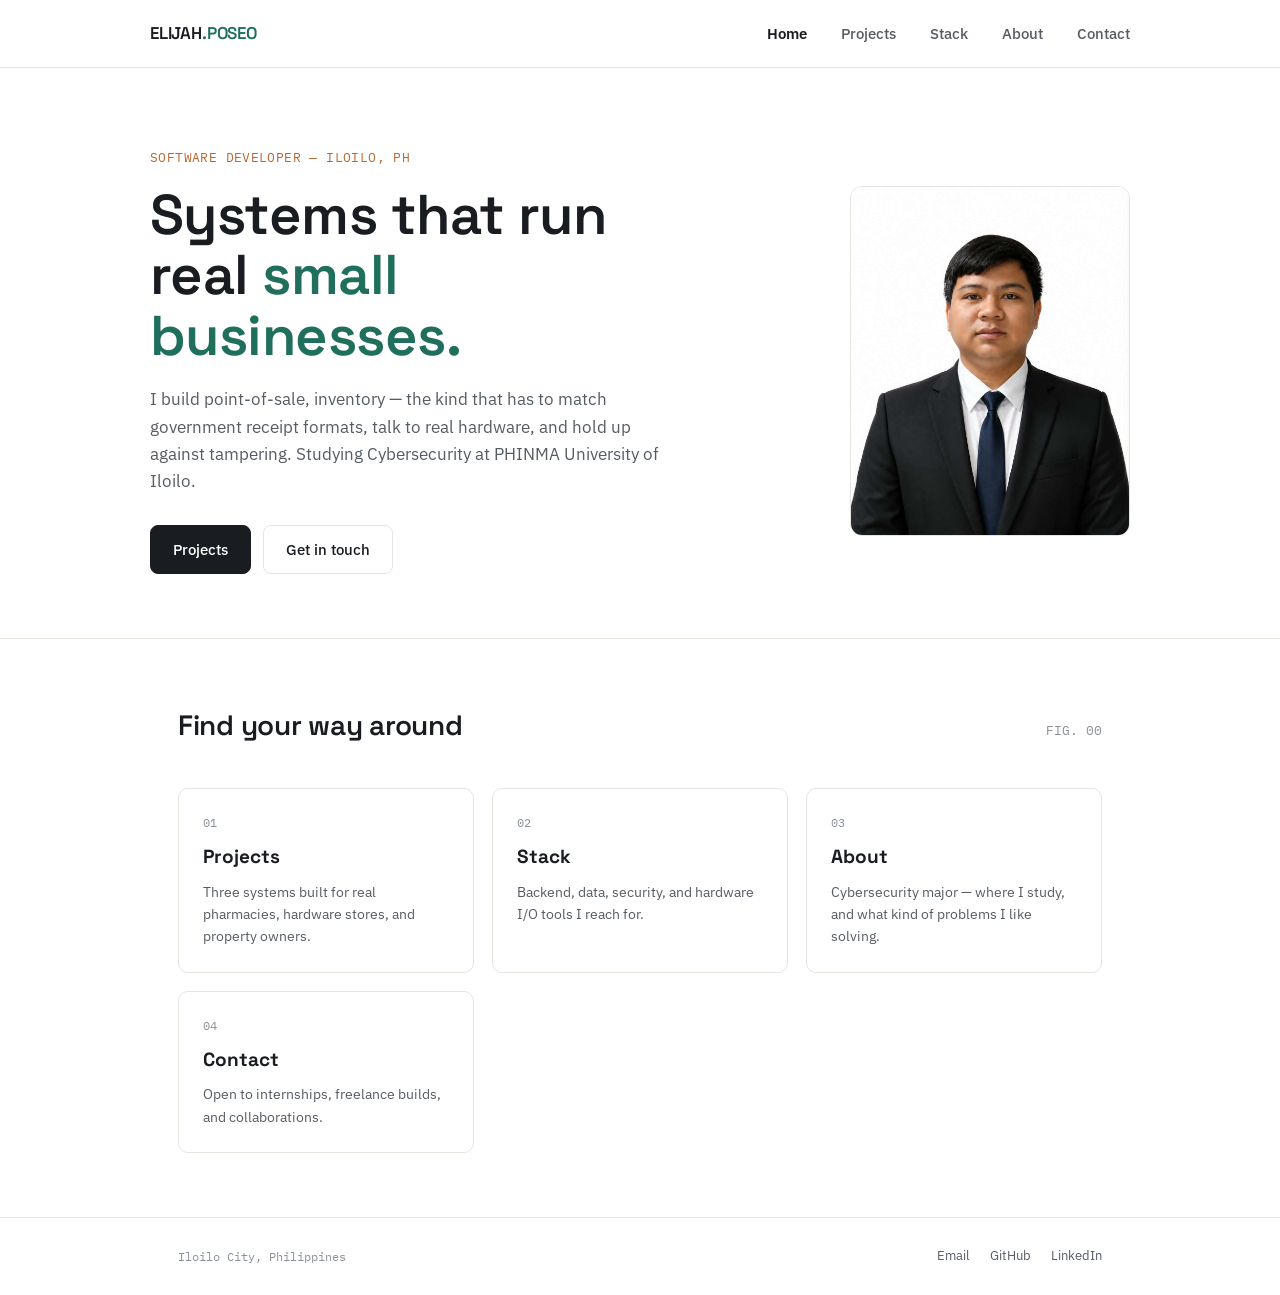
==== index.html @ c118198c "Add files via upload" ====
<!DOCTYPE html>
<html lang="en">
<head>
<meta charset="UTF-8">
<meta name="viewport" content="width=device-width, initial-scale=1.0">
<title>Elijah — Software Developer</title>
<link rel="preconnect" href="https://fonts.googleapis.com">
<link href="https://fonts.googleapis.com/css2?family=Space+Grotesk:wght@400;500;600;700&family=IBM+Plex+Sans:wght@400;500;600&family=IBM+Plex+Mono:wght@400;500;600&display=swap" rel="stylesheet">
<link rel="stylesheet" href="styles.css">
</head>
<body>

<nav>
  <div class="wrap nav-row">
    <a class="logo" href="index.html">ELIJAH<span>.POSEO</span></a>
    <ul class="nav-links" id="navLinks">
      <li><a href="index.html" class="active">Home</a></li>
      <li><a href="projects.html">Projects</a></li>
      <li><a href="stack.html">Stack</a></li>
      <li><a href="about.html">About</a></li>
      <li><a href="contact.html">Contact</a></li>
    </ul>
    <button class="nav-toggle" id="navToggle" aria-label="Toggle menu" aria-expanded="false">☰</button>
  </div>
</nav>

<main>
  <div class="wrap hero">
    <div class="hero-inner">
      <div class="hero-text">
        <p class="hero-tag">SOFTWARE DEVELOPER — ILOILO, PH</p>
        <h1 class="hero-title">Systems that run real <span class="accent">small businesses.</span></h1>
        <p class="hero-desc">I build point-of-sale, inventory — the kind that has to match government receipt formats, talk to real hardware, and hold up against tampering. Studying Cybersecurity at PHINMA University of Iloilo.</p>
        <div class="hero-links">
          <a class="btn primary" href="projects.html">Projects</a>
          <a class="btn ghost" href="contact.html">Get in touch</a>
        </div>
      </div>
      <div class="hero-photo">
        <img src="assets/profile.jpg" alt="Portrait of Elijah"
             onerror="this.style.display='none'; this.nextElementSibling.style.display='flex';">
        <div class="photo-placeholder">
          <svg width="40" height="40" viewBox="0 0 24 24" fill="none" stroke="currentColor" stroke-width="1.5"><circle cx="12" cy="8" r="4"/><path d="M4 20c0-4 3.5-6 8-6s8 2 8 6"/></svg>
          <span>ADD YOUR PHOTO</span>
          <span class="path-hint">assets/profile.jpg</span>
        </div>
      </div>
    </div>
  </div>

  <section>
    <div class="wrap">
      <div class="sec-head reveal">
        <h2 class="sec-title">Find your way around</h2>
        <span class="sec-fig">FIG. 00</span>
      </div>
      <div class="jump-grid reveal">
        <a class="jump-card panel" href="projects.html">
          <span class="jump-fig">01</span>
          <h3>Projects</h3>
          <p>Three systems built for real pharmacies, hardware stores, and property owners.</p>
        </a>
        <a class="jump-card panel" href="stack.html">
          <span class="jump-fig">02</span>
          <h3>Stack</h3>
          <p>Backend, data, security, and hardware I/O tools I reach for.</p>
        </a>
        <a class="jump-card panel" href="about.html">
          <span class="jump-fig">03</span>
          <h3>About</h3>
          <p>Cybersecurity major — where I study, and what kind of problems I like solving.</p>
        </a>
        <a class="jump-card panel" href="contact.html">
          <span class="jump-fig">04</span>
          <h3>Contact</h3>
          <p>Open to internships, freelance builds, and collaborations.</p>
        </a>
      </div>
    </div>
  </section>
</main>

<footer class="site-footer">
  <div class="wrap">
    <p>Iloilo City, Philippines</p>
    <div class="foot-links">
      <a href="mailto:you@email.com">Email</a>
      <a href="https://github.com/yourhandle" target="_blank" rel="noopener">GitHub</a>
      <a href="https://linkedin.com/in/yourhandle" target="_blank" rel="noopener">LinkedIn</a>
    </div>
  </div>
</footer>

<script src="script.js"></script>
</body>
</html>
---- styles.css ----
:root{
  --paper: #FFFFFF;
  --paper-2: #F6F5F2;
  --ink: #191C20;
  --ink-soft: #565C63;
  --ink-faint: #8A9198;
  --line: #E6E4DE;
  --accent: #1F6F5C;
  --accent-2: #B8672E;
  --display: 'Space Grotesk', 'IBM Plex Sans', sans-serif;
  --sans: 'IBM Plex Sans', -apple-system, sans-serif;
  --mono: 'IBM Plex Mono', ui-monospace, monospace;
}

* { box-sizing: border-box; }
html { scroll-behavior: smooth; }

body{
  margin: 0;
  min-height: 100vh;
  background: var(--paper);
  color: var(--ink);
  font-family: var(--sans);
  line-height: 1.6;
  -webkit-font-smoothing: antialiased;
  display: flex;
  flex-direction: column;
}

a { color: var(--accent); }
a:hover { color: var(--accent-2); }
a:focus-visible, button:focus-visible { outline: 2px solid var(--accent); outline-offset: 3px; }

.wrap{ max-width: 980px; margin: 0 auto; padding: 0 28px; width: 100%; }

main{ flex: 1; }

/* NAV */
nav{
  position: sticky;
  top: 0;
  z-index: 50;
  background: rgba(255, 255, 255, 0.9);
  backdrop-filter: blur(8px);
  border-bottom: 1px solid var(--line);
}
.nav-row{
  display: flex;
  align-items: center;
  justify-content: space-between;
  padding: 20px 0;
}
.logo{
  font-family: var(--display);
  font-weight: 600;
  font-size: 17px;
  color: var(--ink);
  letter-spacing: -0.01em;
  text-decoration: none;
}
.logo span{ color: var(--accent); }
.nav-links{
  display: flex;
  gap: 34px;
  list-style: none;
  margin: 0;
  padding: 0;
}
.nav-links a{
  color: var(--ink-soft);
  text-decoration: none;
  font-size: 15px;
  font-weight: 500;
}
.nav-links a:hover{ color: var(--ink); }
.nav-links a.active{ color: var(--ink); font-weight: 600; }
.nav-toggle{
  display: none;
  background: none;
  border: 1px solid var(--line);
  color: var(--ink);
  width: 40px;
  height: 40px;
  border-radius: 6px;
  cursor: pointer;
  font-size: 18px;
}

@media (max-width: 720px){
  .nav-links{
    position: absolute;
    top: 100%;
    left: 0;
    right: 0;
    background: var(--paper);
    border-bottom: 1px solid var(--line);
    flex-direction: column;
    gap: 0;
    display: none;
  }
  .nav-links.open{ display: flex; }
  .nav-links a{
    padding: 16px 28px;
    border-top: 1px solid var(--line);
    width: 100%;
  }
  .nav-toggle{ display: block; }
}

/* simple panel, replaces the old bracketed component */
.panel{
  border: 1px solid var(--line);
  border-radius: 10px;
  padding: 32px;
  transition: border-color 0.2s ease;
}
.panel:hover{ border-color: var(--ink-faint); }

/* scroll reveal — one simple fade+rise, no stagger tricks */
.reveal{ opacity: 0; transform: translateY(18px); }
@media (prefers-reduced-motion: no-preference){
  .reveal{ transition: opacity 0.6s ease, transform 0.6s ease; }
}
.reveal.in{ opacity: 1; transform: translateY(0); }

/* HERO */
.hero{ padding: 80px 0 64px; }
.hero.compact{ padding: 56px 0 44px; }
.hero-tag{
  font-family: var(--mono);
  font-size: 13px;
  color: var(--accent-2);
  letter-spacing: 0.03em;
  margin: 0 0 16px 0;
}
h1.hero-title{
  font-family: var(--display);
  font-weight: 600;
  font-size: clamp(36px, 5.6vw, 56px);
  line-height: 1.08;
  letter-spacing: -0.01em;
  margin: 0 0 20px 0;
  max-width: 16ch;
}
.hero.compact h1.hero-title{ font-size: clamp(28px, 4.4vw, 42px); margin-bottom: 12px; }
.hero-title .accent{ color: var(--accent); }
.hero-desc{
  font-size: 17px;
  color: var(--ink-soft);
  max-width: 52ch;
  margin: 0 0 30px 0;
}
.hero.compact .hero-desc{ margin-bottom: 0; font-size: 16px; }
.hero-links{ display: flex; flex-wrap: wrap; gap: 12px; }

@media (prefers-reduced-motion: no-preference){
  .hero-tag, .hero-title, .hero-desc, .hero-links{
    animation: rise 0.55s ease both;
  }
  .hero-title{ animation-delay: 0.06s; }
  .hero-desc{ animation-delay: 0.12s; }
  .hero-links{ animation-delay: 0.18s; }
  @keyframes rise{
    from{ opacity: 0; transform: translateY(10px); }
    to{ opacity: 1; transform: translateY(0); }
  }
}

.hero-inner{
  display: grid;
  grid-template-columns: 1fr;
  gap: 40px;
  align-items: center;
}
@media (min-width: 860px){
  .hero-inner{ grid-template-columns: 1.2fr 0.8fr; }
}

.hero-photo{
  position: relative;
  width: 100%;
  max-width: 280px;
  aspect-ratio: 4 / 5;
  margin: 0 auto;
  overflow: hidden;
  border-radius: 12px;
  border: 1px solid var(--line);
  background: var(--paper-2);
}
@media (min-width: 860px){
  .hero-photo{ margin: 0 0 0 auto; }
}
.hero-photo img{ width: 100%; height: 100%; object-fit: cover; display: block; }
.photo-placeholder{
  display: none;
  width: 100%;
  height: 100%;
  flex-direction: column;
  align-items: center;
  justify-content: center;
  gap: 10px;
  color: var(--ink-faint);
  font-family: var(--mono);
  font-size: 11.5px;
  letter-spacing: 0.03em;
  text-align: center;
  padding: 20px;
}
.photo-placeholder svg{ color: var(--ink-faint); opacity: 0.7; }
.photo-placeholder .path-hint{ color: var(--accent); font-size: 11px; }

@media (prefers-reduced-motion: no-preference){
  .hero-photo{ opacity: 0; animation: fade-in 0.6s ease forwards; animation-delay: 0.3s; }
  @keyframes fade-in{ to{ opacity: 1; } }
}

.btn{
  display: inline-flex;
  align-items: center;
  gap: 8px;
  padding: 12px 22px;
  border-radius: 8px;
  font-weight: 500;
  font-size: 14.5px;
  text-decoration: none;
  border: 1px solid var(--line);
  transition: transform 0.15s ease, background 0.15s ease, border-color 0.15s ease, color 0.15s ease;
}
.btn:hover{ transform: translateY(-1px); }
.btn:active{ transform: translateY(0); }
.btn.primary{ background: var(--ink); color: var(--paper); border-color: var(--ink); }
.btn.primary:hover{ background: var(--accent); border-color: var(--accent); color: var(--paper); }
.btn.ghost{ color: var(--ink); }
.btn.ghost:hover{ border-color: var(--ink); }

/* SECTION HEADS */
section{ padding: 64px 0; border-top: 1px solid var(--line); }
main > section:first-child{ border-top: none; }
.sec-head{
  display: flex;
  justify-content: space-between;
  align-items: baseline;
  margin-bottom: 40px;
  flex-wrap: wrap;
  gap: 10px;
}
.sec-fig{ font-family: var(--mono); font-size: 13px; color: var(--ink-faint); }
h2.sec-title{ font-family: var(--display); font-size: 28px; font-weight: 600; letter-spacing: -0.01em; margin: 0; }

/* WORK */
.project{ margin-bottom: 24px; }
.project:last-child{ margin-bottom: 0; }
.project-top{
  display: flex;
  justify-content: space-between;
  align-items: flex-start;
  gap: 20px;
  flex-wrap: wrap;
  margin-bottom: 6px;
}
.project-name{ font-family: var(--display); font-size: 21px; font-weight: 600; margin: 0; }
.project-status{
  font-family: var(--mono);
  font-size: 11.5px;
  color: var(--accent);
  border: 1px solid var(--line);
  padding: 3px 10px;
  border-radius: 20px;
  white-space: nowrap;
  align-self: flex-start;
}
.project-status.amber{ color: var(--accent-2); }
.project-meta{ font-family: var(--mono); font-size: 12.5px; color: var(--ink-faint); margin: 0 0 14px 0; }
.project-desc{ color: var(--ink-soft); font-size: 15px; max-width: 60ch; margin: 0 0 16px 0; }
.spec-grid{
  display: grid;
  grid-template-columns: repeat(auto-fit, minmax(240px, 1fr));
  gap: 9px 24px;
  list-style: none;
  margin: 0;
  padding: 16px 0 0 0;
  border-top: 1px solid var(--line);
}
.spec-grid li{ font-size: 13.5px; color: var(--ink); padding-left: 15px; position: relative; }
.spec-grid li::before{
  content: "";
  position: absolute;
  left: 0;
  top: 7px;
  width: 5px;
  height: 5px;
  border-radius: 50%;
  background: var(--accent);
}

.view-shots{
  display: inline-flex;
  align-items: center;
  gap: 6px;
  margin-top: 18px;
  padding: 9px 16px;
  background: none;
  border: 1px solid var(--line);
  border-radius: 8px;
  font-family: var(--sans);
  font-size: 13.5px;
  font-weight: 500;
  color: var(--ink);
  cursor: pointer;
  transition: border-color 0.15s ease, color 0.15s ease, transform 0.15s ease;
}
.view-shots:hover{ border-color: var(--accent); color: var(--accent); transform: translateY(-1px); }
.view-shots:focus-visible{ outline: 2px solid var(--accent); outline-offset: 2px; }

/* LIGHTBOX */
.lightbox{
  position: fixed;
  inset: 0;
  z-index: 100;
  display: none;
  align-items: center;
  justify-content: center;
  padding: 24px;
}
.lightbox.open{ display: flex; }
.lightbox-backdrop{
  position: absolute;
  inset: 0;
  background: rgba(25, 28, 32, 0.55);
}
@media (prefers-reduced-motion: no-preference){
  .lightbox.open .lightbox-backdrop{ animation: fade-in 0.2s ease both; }
  .lightbox.open .lightbox-body{ animation: pop-in 0.22s ease both; }
  @keyframes pop-in{
    from{ opacity: 0; transform: translateY(8px) scale(0.98); }
    to{ opacity: 1; transform: translateY(0) scale(1); }
  }
}
.lightbox-body{
  position: relative;
  z-index: 1;
  background: var(--paper);
  border-radius: 14px;
  max-width: 720px;
  width: 100%;
  padding: 22px 22px 18px;
  box-shadow: 0 20px 60px rgba(0,0,0,0.18);
}
.lightbox-close{
  position: absolute;
  top: 14px;
  right: 14px;
  width: 34px;
  height: 34px;
  border-radius: 50%;
  border: 1px solid var(--line);
  background: var(--paper);
  color: var(--ink-soft);
  font-size: 14px;
  cursor: pointer;
}
.lightbox-close:hover{ color: var(--ink); border-color: var(--ink-faint); }
.lightbox-title{
  font-family: var(--display);
  font-weight: 600;
  font-size: 17px;
  margin: 0 40px 16px 0;
  color: var(--ink);
}
.lightbox-frame{
  position: relative;
  width: 100%;
  aspect-ratio: 16 / 10;
  background: var(--paper-2);
  border-radius: 10px;
  overflow: hidden;
  display: flex;
  align-items: center;
  justify-content: center;
}
.lightbox-frame img{
  width: 100%;
  height: 100%;
  object-fit: contain;
  background: var(--paper-2);
}
.lightbox-empty{
  display: none;
  flex-direction: column;
  align-items: center;
  gap: 8px;
  color: var(--ink-faint);
  font-family: var(--mono);
  font-size: 12.5px;
  text-align: center;
  padding: 20px;
}
.lightbox-empty .path-hint{ color: var(--accent); font-size: 11.5px; }
.lightbox-nav{
  position: absolute;
  top: 50%;
  transform: translateY(-50%);
  width: 38px;
  height: 38px;
  border-radius: 50%;
  border: 1px solid var(--line);
  background: rgba(255,255,255,0.9);
  color: var(--ink);
  font-size: 20px;
  line-height: 1;
  cursor: pointer;
  display: flex;
  align-items: center;
  justify-content: center;
}
.lightbox-nav:hover{ border-color: var(--ink-faint); }
.lightbox-nav.prev{ left: 12px; }
.lightbox-nav.next{ right: 12px; }
.lightbox-count{
  text-align: center;
  font-family: var(--mono);
  font-size: 12px;
  color: var(--ink-faint);
  margin: 12px 0 0 0;
}

/* STACK */
.stack-grid{
  display: grid;
  grid-template-columns: repeat(auto-fit, minmax(220px, 1fr));
  gap: 1px;
  background: var(--line);
  border: 1px solid var(--line);
  border-radius: 10px;
  overflow: hidden;
}
.stack-cell{ background: var(--paper); padding: 22px; transition: background 0.2s ease; }
.stack-cell:hover{ background: var(--paper-2); }
.stack-cell h3{ font-family: var(--mono); font-size: 12px; color: var(--ink); letter-spacing: 0.02em; margin: 0 0 8px 0; }
.stack-cell p{ margin: 0; font-size: 14.5px; color: var(--ink-soft); }

/* ABOUT */
.about-grid{ display: grid; grid-template-columns: 1fr 1fr; gap: 40px; }
.about-text p{ color: var(--ink-soft); font-size: 15.5px; max-width: 52ch; }
.about-facts{ font-family: var(--mono); font-size: 13.5px; display: grid; gap: 14px; align-content: start; }
.about-facts div{ display: flex; justify-content: space-between; border-bottom: 1px solid var(--line); padding-bottom: 10px; }
.about-facts span:first-child{ color: var(--ink-faint); }
@media (max-width: 720px){ .about-grid{ grid-template-columns: 1fr; } }

/* HOME quick-link cards */
.jump-grid{
  display: grid;
  grid-template-columns: repeat(auto-fit, minmax(220px, 1fr));
  gap: 18px;
}
.jump-card{
  display: block;
  text-decoration: none;
  color: var(--ink);
  padding: 24px;
  transition: transform 0.2s ease, border-color 0.2s ease;
}
.jump-card:hover{ transform: translateY(-3px); }
.jump-card .jump-fig{ font-family: var(--mono); font-size: 12px; color: var(--ink-faint); margin-bottom: 10px; display: block; }
.jump-card h3{ font-family: var(--display); font-size: 19px; margin: 0 0 8px 0; color: var(--ink); }
.jump-card p{ font-size: 14px; color: var(--ink-soft); margin: 0; }
.jump-card:hover h3{ color: var(--accent); }

/* SITE FOOTER */
.site-footer{
  border-top: 1px solid var(--line);
  padding: 28px 0;
  margin-top: auto;
}
.site-footer .wrap{
  display: flex;
  justify-content: space-between;
  align-items: center;
  flex-wrap: wrap;
  gap: 12px;
}
.site-footer p{ font-family: var(--mono); font-size: 12px; color: var(--ink-faint); margin: 0; }
.site-footer .foot-links{ display: flex; gap: 20px; }
.site-footer a{ font-size: 13px; color: var(--ink-soft); text-decoration: none; }
.site-footer a:hover{ color: var(--accent); }

/* CONTACT PAGE big CTA */
.contact-cta{ text-align: center; padding: 24px 0 8px; }
.contact-cta h2{ font-family: var(--display); font-size: clamp(26px, 4.4vw, 38px); font-weight: 600; margin: 0 0 16px 0; }
.contact-cta p{ color: var(--ink-soft); max-width: 46ch; margin: 0 auto 28px auto; }
.contact-cta .hero-links{ justify-content: center; }
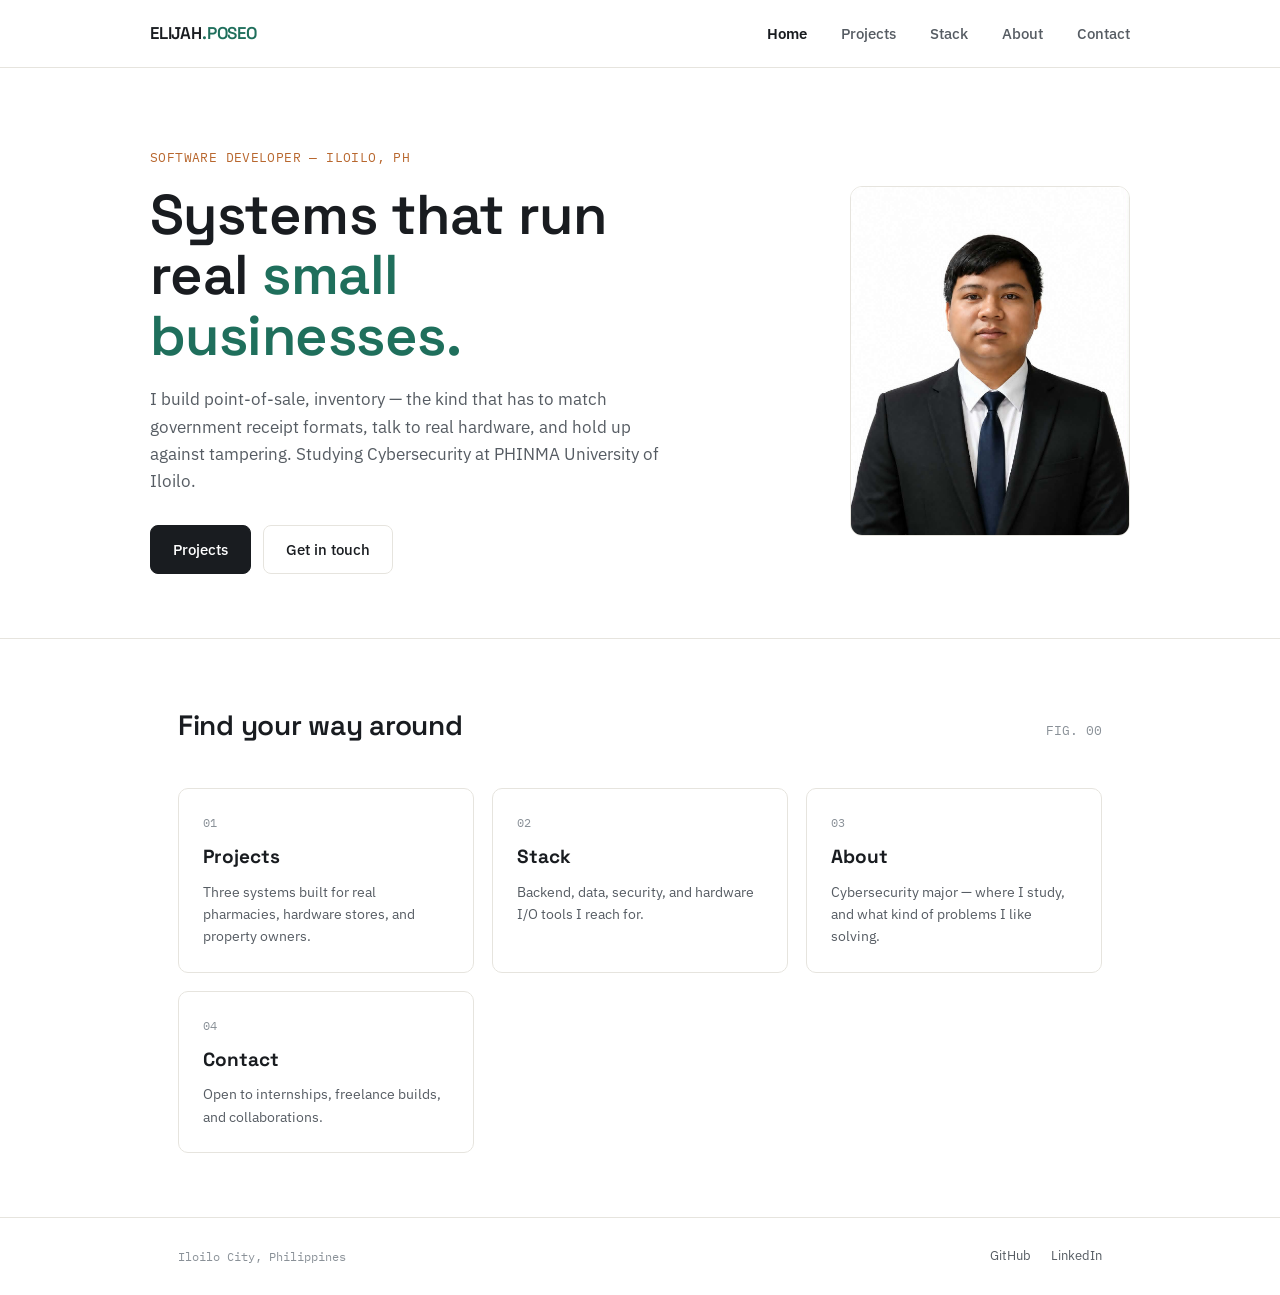
==== commit d1f1e7b7: "Add files via upload" ====
--- a/index.html
+++ b/index.html
@@ -84,8 +84,7 @@
   <div class="wrap">
     <p>Iloilo City, Philippines</p>
     <div class="foot-links">
-      <a href="mailto:you@email.com">Email</a>
-      <a href="https://github.com/yourhandle" target="_blank" rel="noopener">GitHub</a>
+      <a href="https://github.com/poseoelijahemmanuel" target="_blank" rel="noopener">GitHub</a>
       <a href="https://linkedin.com/in/yourhandle" target="_blank" rel="noopener">LinkedIn</a>
     </div>
   </div>
--- a/styles.css
+++ b/styles.css
@@ -293,7 +293,8 @@
   background: var(--accent);
 }
 
-.view-shots{
+.view-shots,
+.github-btn{
   display: inline-flex;
   align-items: center;
   gap: 6px;
@@ -306,11 +307,22 @@
   font-size: 13.5px;
   font-weight: 500;
   color: var(--ink);
+  text-decoration: none;
   cursor: pointer;
   transition: border-color 0.15s ease, color 0.15s ease, transform 0.15s ease;
 }
-.view-shots:hover{ border-color: var(--accent); color: var(--accent); transform: translateY(-1px); }
-.view-shots:focus-visible{ outline: 2px solid var(--accent); outline-offset: 2px; }
+.view-shots:hover,
+.github-btn:hover{ border-color: var(--accent); color: var(--accent); transform: translateY(-1px); }
+.view-shots:focus-visible,
+.github-btn:focus-visible{ outline: 2px solid var(--accent); outline-offset: 2px; }
+
+.project-actions{
+  display: flex;
+  align-items: center;
+  gap: 12px;
+}
+.project-actions .view-shots,
+.project-actions .github-btn{ margin-top: 18px; }
 
 /* LIGHTBOX */
 .lightbox{
@@ -484,6 +496,68 @@
 .site-footer a{ font-size: 13px; color: var(--ink-soft); text-decoration: none; }
 .site-footer a:hover{ color: var(--accent); }
 
+/* CONTACT FORM */
+.contact-form{
+  display: flex;
+  flex-direction: column;
+  gap: 18px;
+  max-width: 720px;
+  margin: 0 auto;
+}
+.form-row{
+  display: grid;
+  grid-template-columns: 1fr 1fr;
+  gap: 18px;
+}
+@media (max-width: 640px){
+  .form-row{ grid-template-columns: 1fr; }
+}
+.field{ display: flex; flex-direction: column; gap: 8px; }
+.field-full{ width: 100%; }
+.field label{
+  font-family: var(--mono);
+  font-size: 12.5px;
+  font-weight: 500;
+  color: var(--ink);
+  letter-spacing: 0.02em;
+}
+.field label .req{ color: var(--accent-2); margin-left: 2px; }
+.field label .opt{ color: var(--ink-faint); font-weight: 400; }
+.field input,
+.field textarea{
+  font-family: var(--sans);
+  font-size: 14.5px;
+  color: var(--ink);
+  background: var(--paper);
+  border: 1px solid var(--line);
+  border-radius: 8px;
+  padding: 11px 14px;
+  resize: vertical;
+  transition: border-color 0.15s ease;
+}
+.field input::placeholder,
+.field textarea::placeholder{ color: var(--ink-faint); }
+.field input:focus,
+.field textarea:focus{
+  outline: none;
+  border-color: var(--accent);
+}
+.form-footer{
+  display: flex;
+  align-items: center;
+  gap: 18px;
+  flex-wrap: wrap;
+}
+.form-footer .btn{ border: none; cursor: pointer; }
+.form-footer .btn:disabled{ opacity: 0.6; cursor: not-allowed; transform: none; }
+.form-status{
+  font-family: var(--mono);
+  font-size: 13px;
+  margin: 0;
+}
+.form-status.success{ color: var(--accent); }
+.form-status.error{ color: var(--accent-2); }
+
 /* CONTACT PAGE big CTA */
 .contact-cta{ text-align: center; padding: 24px 0 8px; }
 .contact-cta h2{ font-family: var(--display); font-size: clamp(26px, 4.4vw, 38px); font-weight: 600; margin: 0 0 16px 0; }
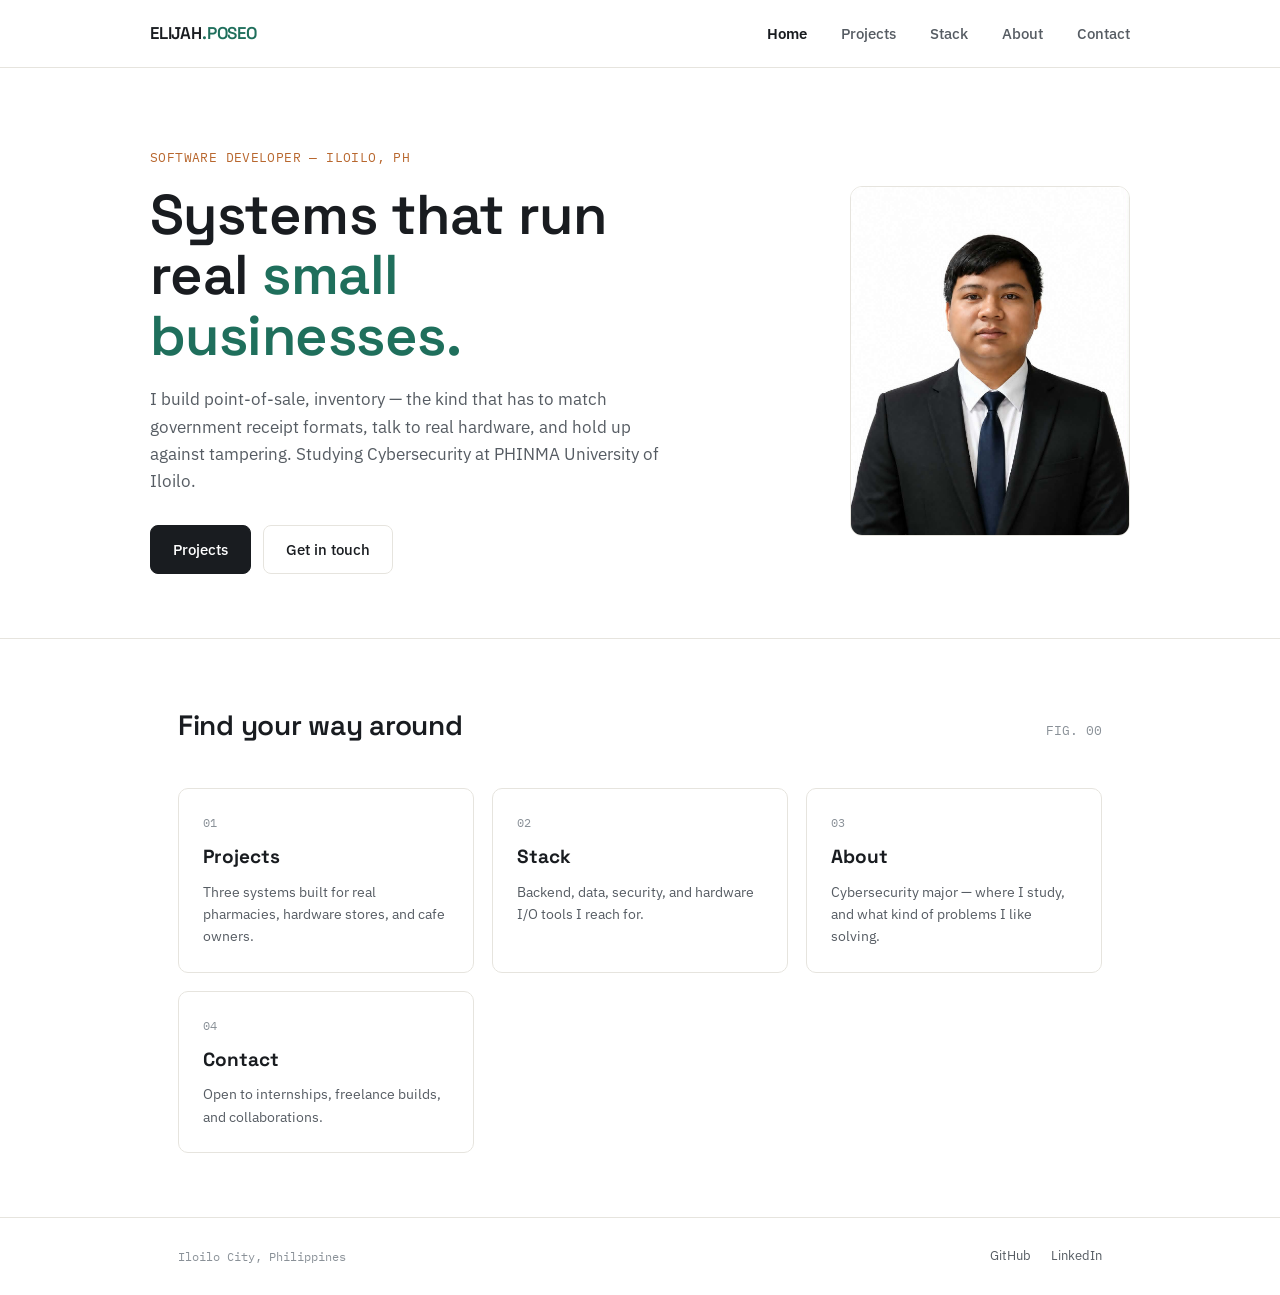
==== commit 9d26c688: "Update index.html" ====
--- a/index.html
+++ b/index.html
@@ -58,7 +58,7 @@
         <a class="jump-card panel" href="projects.html">
           <span class="jump-fig">01</span>
           <h3>Projects</h3>
-          <p>Three systems built for real pharmacies, hardware stores, and property owners.</p>
+          <p>Three systems built for real pharmacies, hardware stores, and cafe owners.</p>
         </a>
         <a class="jump-card panel" href="stack.html">
           <span class="jump-fig">02</span>
@@ -92,4 +92,4 @@
 
 <script src="script.js"></script>
 </body>
-</html>+</html>
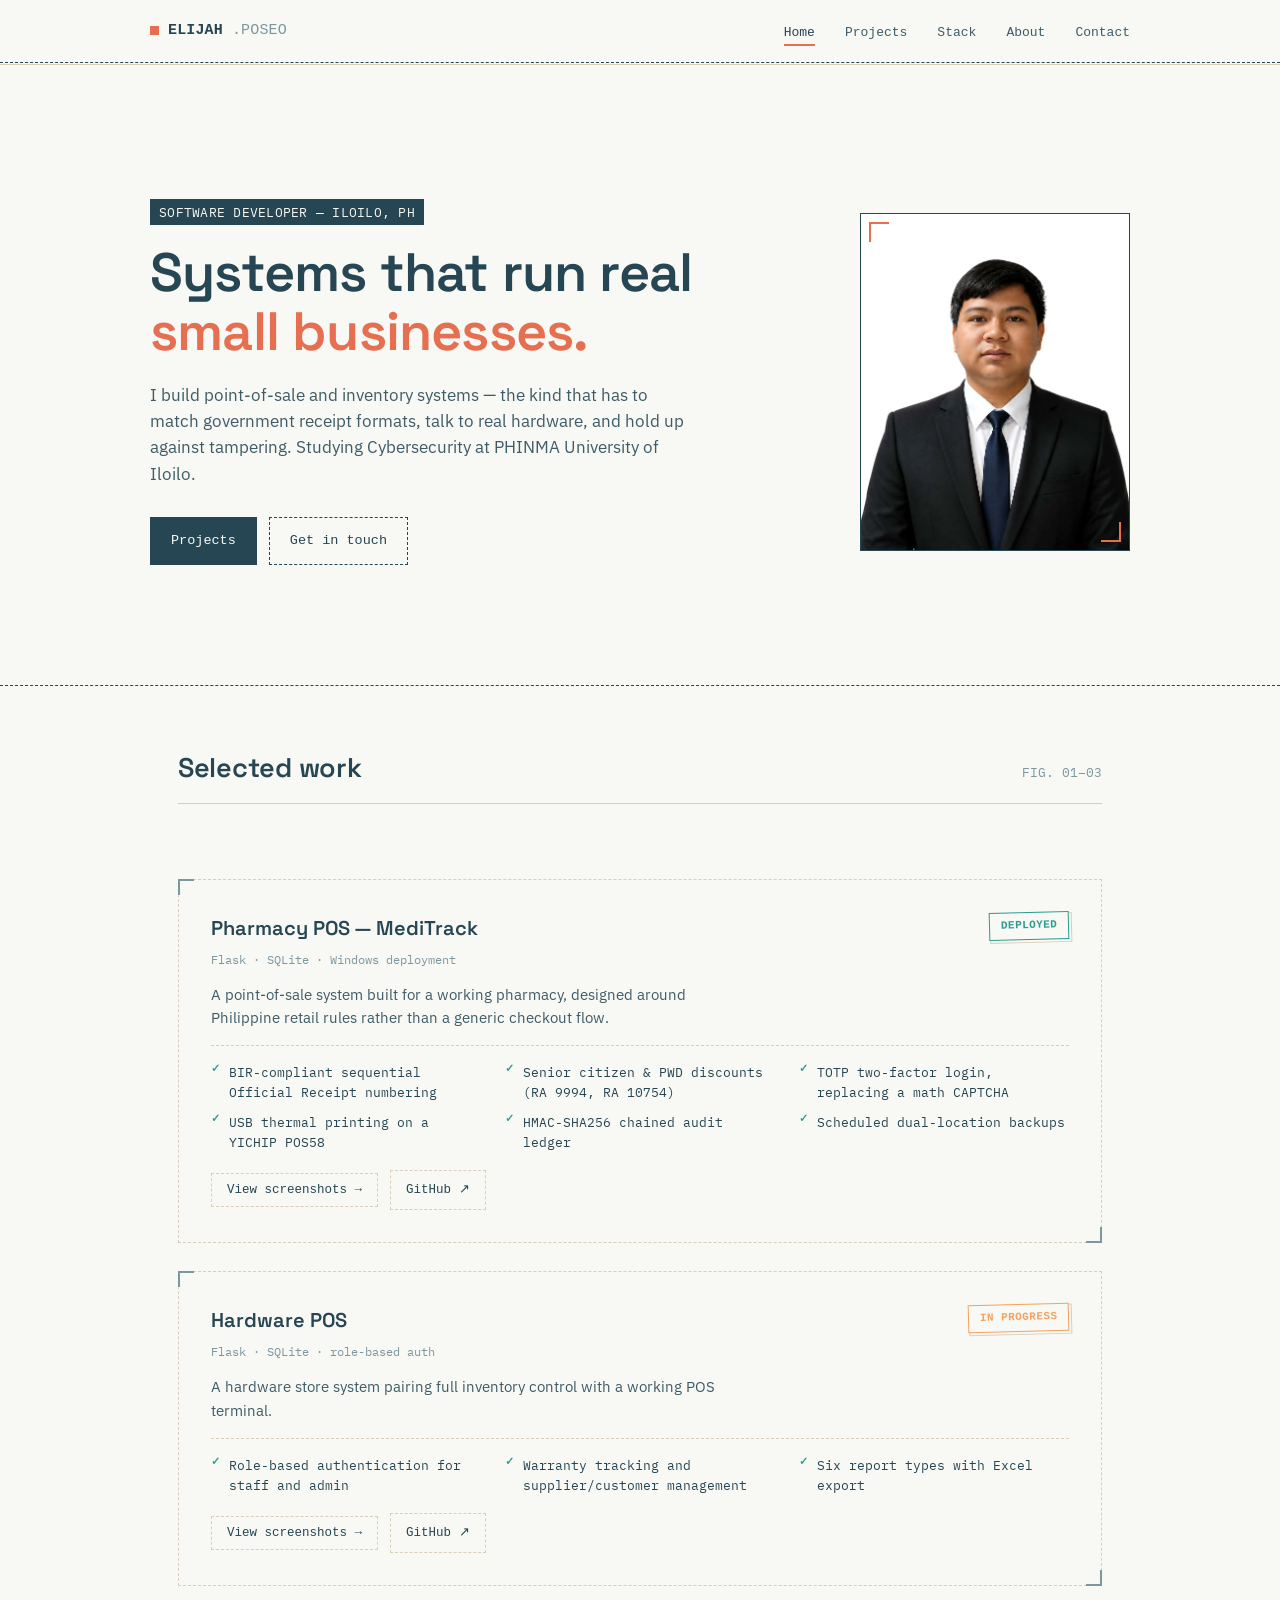
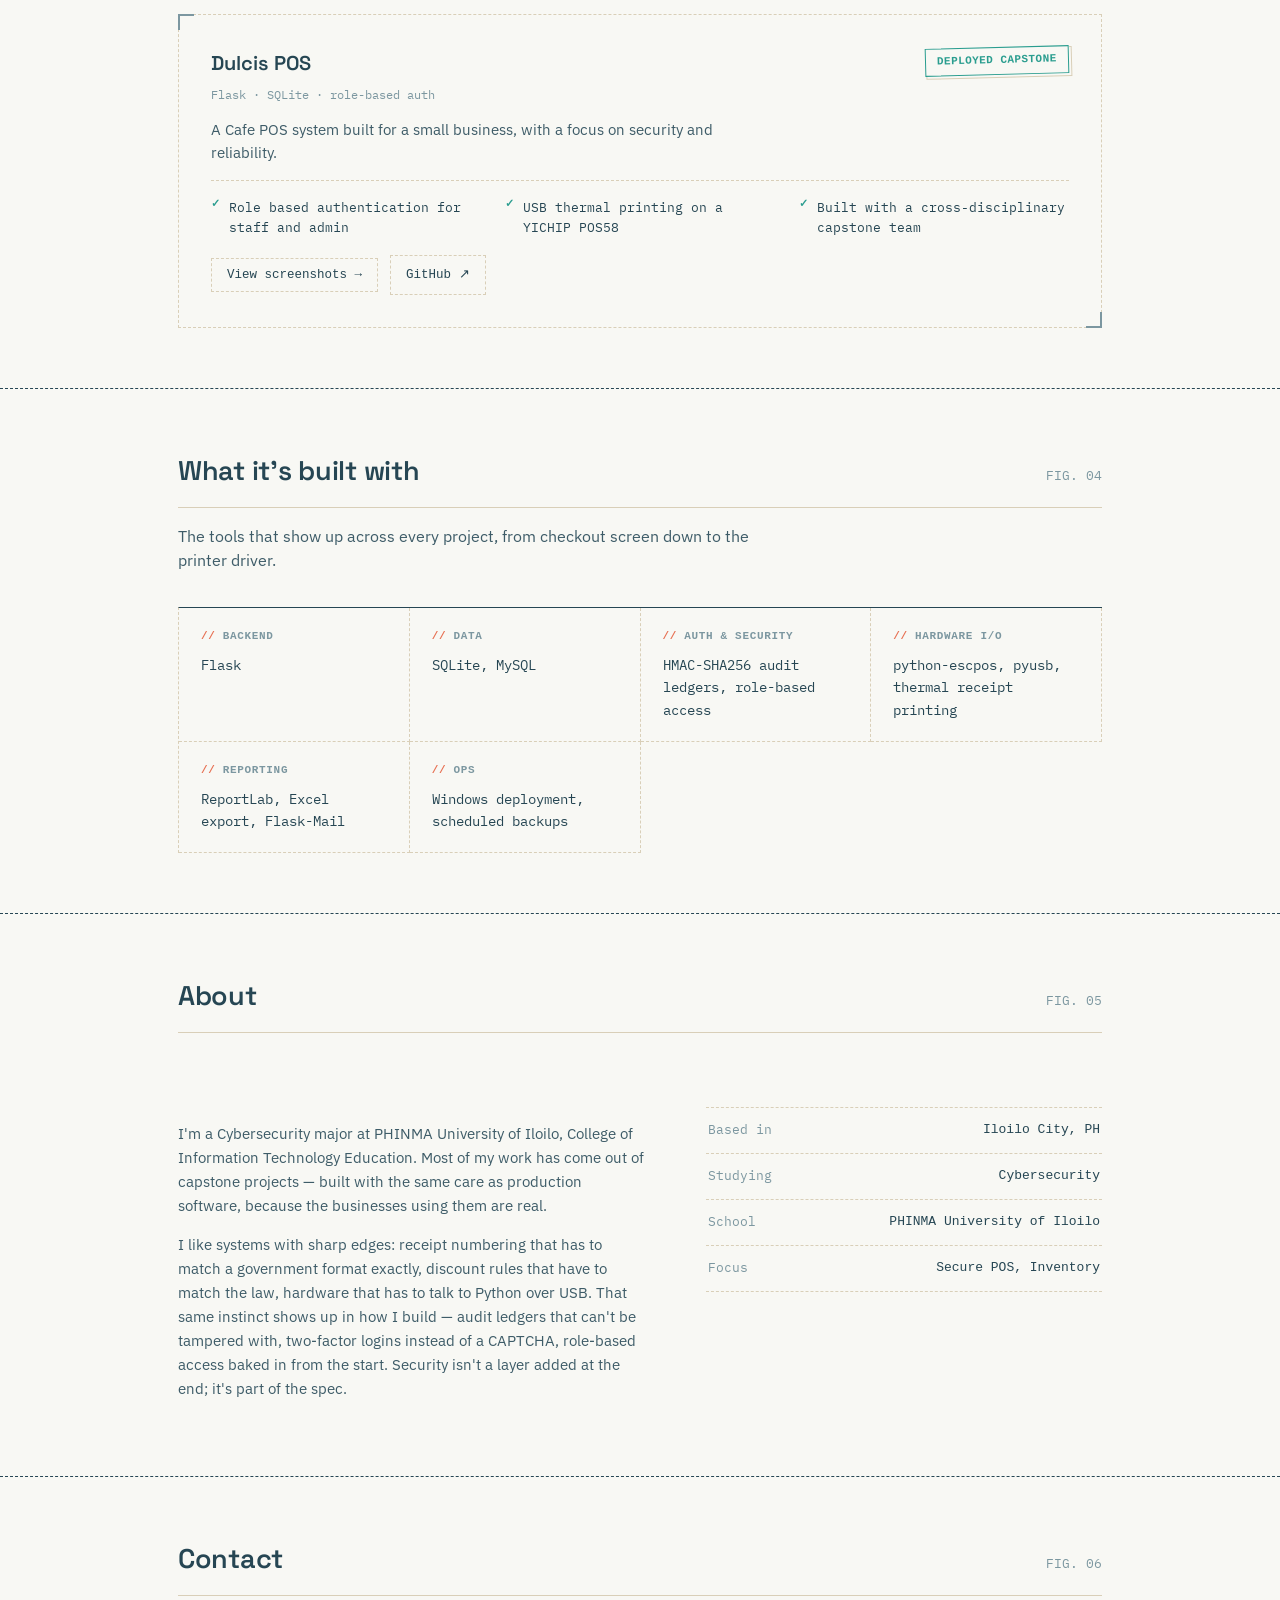
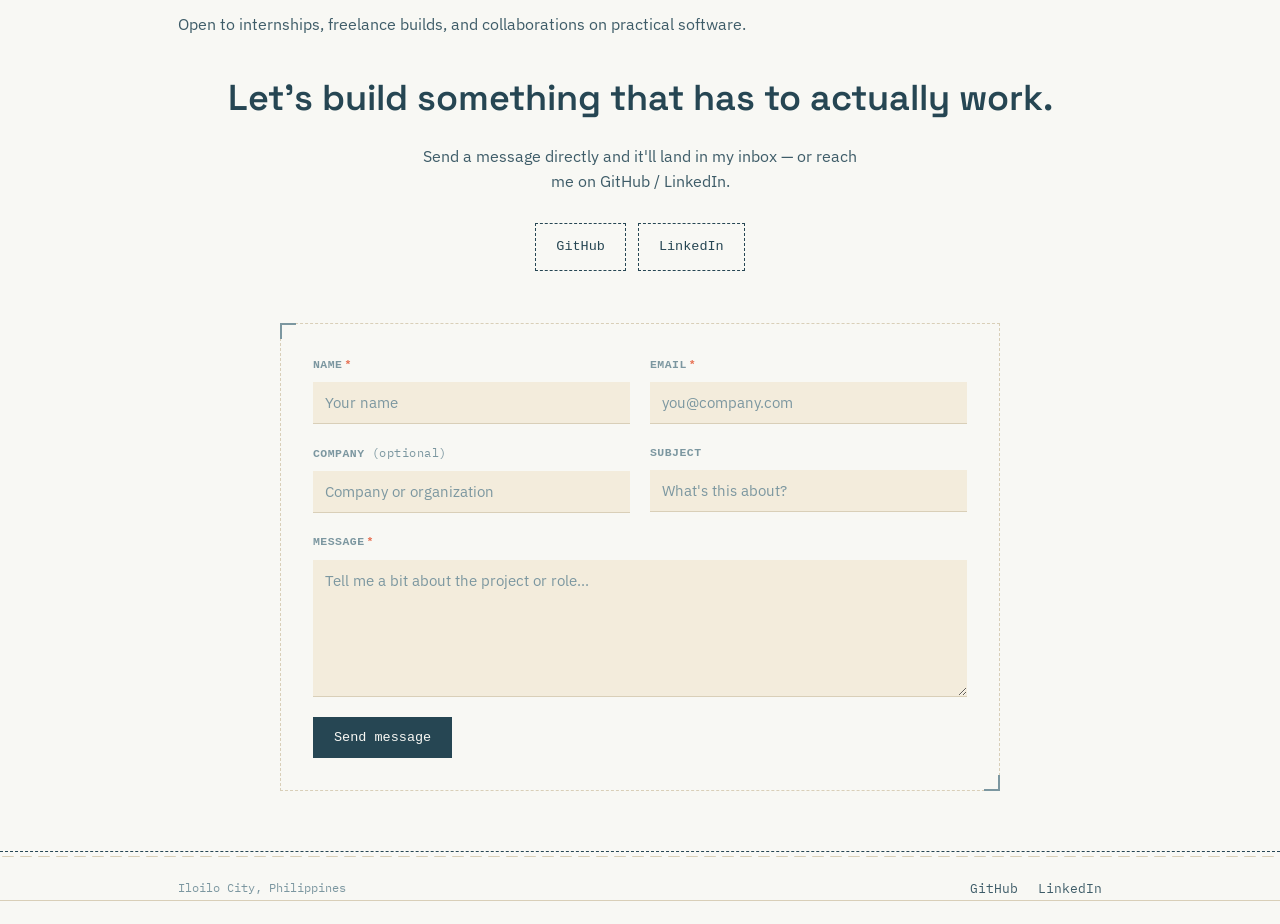
==== commit 900ed07a: "Add files via upload" ====
--- a/index.html
+++ b/index.html
@@ -12,73 +12,229 @@
 
 <nav>
   <div class="wrap nav-row">
-    <a class="logo" href="index.html">ELIJAH<span>.POSEO</span></a>
+    <a class="logo" href="#home">ELIJAH<span>.POSEO</span></a>
     <ul class="nav-links" id="navLinks">
-      <li><a href="index.html" class="active">Home</a></li>
-      <li><a href="projects.html">Projects</a></li>
-      <li><a href="stack.html">Stack</a></li>
-      <li><a href="about.html">About</a></li>
-      <li><a href="contact.html">Contact</a></li>
+      <li><a href="#home" class="active">Home</a></li>
+      <li><a href="#projects">Projects</a></li>
+      <li><a href="#stack">Stack</a></li>
+      <li><a href="#about">About</a></li>
+      <li><a href="#contact">Contact</a></li>
     </ul>
     <button class="nav-toggle" id="navToggle" aria-label="Toggle menu" aria-expanded="false">☰</button>
   </div>
 </nav>
 
 <main>
-  <div class="wrap hero">
-    <div class="hero-inner">
-      <div class="hero-text">
-        <p class="hero-tag">SOFTWARE DEVELOPER — ILOILO, PH</p>
-        <h1 class="hero-title">Systems that run real <span class="accent">small businesses.</span></h1>
-        <p class="hero-desc">I build point-of-sale, inventory — the kind that has to match government receipt formats, talk to real hardware, and hold up against tampering. Studying Cybersecurity at PHINMA University of Iloilo.</p>
+
+  <!-- HOME -->
+  <section id="home">
+    <div class="wrap hero">
+      <div class="hero-inner">
+        <div class="hero-text">
+          <p class="hero-tag">SOFTWARE DEVELOPER — ILOILO, PH</p>
+          <h1 class="hero-title">Systems that run real <span class="accent">small businesses.</span></h1>
+          <p class="hero-desc">I build point-of-sale and inventory systems — the kind that has to match government receipt formats, talk to real hardware, and hold up against tampering. Studying Cybersecurity at PHINMA University of Iloilo.</p>
+          <div class="hero-links">
+            <a class="btn primary" href="#projects">Projects</a>
+            <a class="btn ghost" href="#contact">Get in touch</a>
+          </div>
+        </div>
+        <div class="hero-photo">
+          <img src="assets/profile.jpg" alt="Portrait of Elijah"
+               onerror="this.style.display='none'; this.nextElementSibling.style.display='flex';">
+          <div class="photo-placeholder">
+            <svg width="40" height="40" viewBox="0 0 24 24" fill="none" stroke="currentColor" stroke-width="1.5"><circle cx="12" cy="8" r="4"/><path d="M4 20c0-4 3.5-6 8-6s8 2 8 6"/></svg>
+            <span>ADD YOUR PHOTO</span>
+            <span class="path-hint">assets/profile.jpg</span>
+          </div>
+        </div>
+      </div>
+    </div>
+  </section>
+
+  <!-- PROJECTS -->
+  <section id="projects">
+    <div class="wrap">
+      <div class="sec-head reveal">
+        <h2 class="sec-title">Selected work</h2>
+        <span class="sec-fig">FIG. 01–03</span>
+      </div>
+      <p class="sec-desc reveal">Three systems, each built for a real business rather than a hypothetical one.</p>
+
+      <div class="project panel reveal" data-gallery="pharmacy-pos">
+        <div class="project-top">
+          <h3 class="project-name">Pharmacy POS — MediTrack</h3>
+          <span class="project-status">deployed</span>
+        </div>
+        <p class="project-meta">Flask · SQLite · Windows deployment</p>
+        <p class="project-desc">A point-of-sale system built for a working pharmacy, designed around Philippine retail rules rather than a generic checkout flow.</p>
+        <ul class="spec-grid">
+          <li>BIR-compliant sequential Official Receipt numbering</li>
+          <li>Senior citizen &amp; PWD discounts (RA 9994, RA 10754)</li>
+          <li>TOTP two-factor login, replacing a math CAPTCHA</li>
+          <li>USB thermal printing on a YICHIP POS58</li>
+          <li>HMAC-SHA256 chained audit ledger</li>
+          <li>Scheduled dual-location backups</li>
+        </ul>
+        <div class="project-actions">
+          <button class="view-shots" type="button">View screenshots →</button>
+          <a class="github-btn" href="https://github.com/yourhandle/pharmacy-pos-meditrack" target="_blank" rel="noopener">GitHub ↗</a>
+        </div>
+      </div>
+
+      <div class="project panel reveal" data-gallery="hardware-pos" style="margin-top:28px;">
+        <div class="project-top">
+          <h3 class="project-name">Hardware POS</h3>
+          <span class="project-status amber">in progress</span>
+        </div>
+        <p class="project-meta">Flask · SQLite · role-based auth</p>
+        <p class="project-desc">A hardware store system pairing full inventory control with a working POS terminal.</p>
+        <ul class="spec-grid">
+          <li>Role-based authentication for staff and admin</li>
+          <li>Warranty tracking and supplier/customer management</li>
+          <li>Six report types with Excel export</li>
+        </ul>
+        <div class="project-actions">
+          <button class="view-shots" type="button">View screenshots →</button>
+          <a class="github-btn" href="https://github.com/yourhandle/hardware-inventory-pos" target="_blank" rel="noopener">GitHub ↗</a>
+        </div>
+      </div>
+
+      <div class="project panel reveal" data-gallery="dulcis-pos" style="margin-top:28px;">
+        <div class="project-top">
+          <h3 class="project-name">Dulcis POS</h3>
+          <span class="project-status">Deployed Capstone</span>
+        </div>
+        <p class="project-meta">Flask · SQLite · role-based auth</p>
+        <p class="project-desc">A Cafe POS system built for a small business, with a focus on security and reliability.</p>
+        <ul class="spec-grid">
+          <li>Role based authentication for staff and admin</li>
+          <li>USB thermal printing on a YICHIP POS58</li>
+          <li>Built with a cross-disciplinary capstone team</li>
+        </ul>
+        <div class="project-actions">
+          <button class="view-shots" type="button">View screenshots →</button>
+          <a class="github-btn" href="https://github.com/yourhandle/dulcis-pos" target="_blank" rel="noopener">GitHub ↗</a>
+        </div>
+      </div>
+    </div>
+  </section>
+
+  <!-- STACK -->
+  <section id="stack">
+    <div class="wrap">
+      <div class="sec-head reveal">
+        <h2 class="sec-title">What it's built with</h2>
+        <span class="sec-fig">FIG. 04</span>
+      </div>
+      <p class="sec-desc reveal">The tools that show up across every project, from checkout screen down to the printer driver.</p>
+      <div class="stack-grid reveal">
+        <div class="stack-cell"><h3>BACKEND</h3><p>Flask</p></div>
+        <div class="stack-cell"><h3>DATA</h3><p>SQLite, MySQL</p></div>
+        <div class="stack-cell"><h3>AUTH &amp; SECURITY</h3><p>HMAC-SHA256 audit ledgers, role-based access</p></div>
+        <div class="stack-cell"><h3>HARDWARE I/O</h3><p>python-escpos, pyusb, thermal receipt printing</p></div>
+        <div class="stack-cell"><h3>REPORTING</h3><p>ReportLab, Excel export, Flask-Mail</p></div>
+        <div class="stack-cell"><h3>OPS</h3><p>Windows deployment, scheduled backups</p></div>
+      </div>
+    </div>
+  </section>
+
+  <!-- ABOUT -->
+  <section id="about">
+    <div class="wrap">
+      <div class="sec-head reveal">
+        <h2 class="sec-title">About</h2>
+        <span class="sec-fig">FIG. 05</span>
+      </div>
+      <p class="sec-desc reveal">A little on where I study and what kind of problems I like.</p>
+      <div class="about-grid reveal">
+        <div class="about-text">
+          <p>I'm a Cybersecurity major at PHINMA University of Iloilo, College of Information Technology Education. Most of my work has come out of capstone projects — built with the same care as production software, because the businesses using them are real.</p>
+          <p>I like systems with sharp edges: receipt numbering that has to match a government format exactly, discount rules that have to match the law, hardware that has to talk to Python over USB. That same instinct shows up in how I build — audit ledgers that can't be tampered with, two-factor logins instead of a CAPTCHA, role-based access baked in from the start. Security isn't a layer added at the end; it's part of the spec.</p>
+        </div>
+        <div class="about-facts">
+          <div><span>Based in</span><span>Iloilo City, PH</span></div>
+          <div><span>Studying</span><span>Cybersecurity</span></div>
+          <div><span>School</span><span>PHINMA University of Iloilo</span></div>
+          <div><span>Focus</span><span>Secure POS, Inventory</span></div>
+        </div>
+      </div>
+    </div>
+  </section>
+
+  <!-- CONTACT -->
+  <section id="contact">
+    <div class="wrap">
+      <div class="sec-head reveal">
+        <h2 class="sec-title">Contact</h2>
+        <span class="sec-fig">FIG. 06</span>
+      </div>
+      <p class="sec-desc reveal">Open to internships, freelance builds, and collaborations on practical software.</p>
+
+      <div class="contact-cta reveal">
+        <h2>Let's build something that has to actually work.</h2>
+        <p>Send a message directly and it'll land in my inbox — or reach me on GitHub / LinkedIn.</p>
         <div class="hero-links">
-          <a class="btn primary" href="projects.html">Projects</a>
-          <a class="btn ghost" href="contact.html">Get in touch</a>
-        </div>
-      </div>
-      <div class="hero-photo">
-        <img src="assets/profile.jpg" alt="Portrait of Elijah"
-             onerror="this.style.display='none'; this.nextElementSibling.style.display='flex';">
-        <div class="photo-placeholder">
-          <svg width="40" height="40" viewBox="0 0 24 24" fill="none" stroke="currentColor" stroke-width="1.5"><circle cx="12" cy="8" r="4"/><path d="M4 20c0-4 3.5-6 8-6s8 2 8 6"/></svg>
-          <span>ADD YOUR PHOTO</span>
-          <span class="path-hint">assets/profile.jpg</span>
-        </div>
-      </div>
-    </div>
+          <a class="btn ghost" href="https://github.com/poseoelijahemmanuel" target="_blank" rel="noopener">GitHub</a>
+          <a class="btn ghost" href="https://linkedin.com/in/yourhandle" target="_blank" rel="noopener">LinkedIn</a>
+        </div>
+      </div>
+
+      <form class="contact-form panel reveal" id="contactForm" action="https://formspree.io/f/meaqpjoy" method="POST" style="margin-top:44px;">
+        <div class="form-row">
+          <div class="field">
+            <label for="cf-name">Name<span class="req">*</span></label>
+            <input type="text" id="cf-name" name="name" placeholder="Your name" required>
+          </div>
+          <div class="field">
+            <label for="cf-email">Email<span class="req">*</span></label>
+            <input type="email" id="cf-email" name="email" placeholder="you@company.com" required>
+          </div>
+        </div>
+        <div class="form-row">
+          <div class="field">
+            <label for="cf-company">Company <span class="opt">(optional)</span></label>
+            <input type="text" id="cf-company" name="company" placeholder="Company or organization">
+          </div>
+          <div class="field">
+            <label for="cf-subject">Subject</label>
+            <input type="text" id="cf-subject" name="subject" placeholder="What's this about?">
+          </div>
+        </div>
+        <div class="field field-full">
+          <label for="cf-message">Message<span class="req">*</span></label>
+          <textarea id="cf-message" name="message" rows="6" placeholder="Tell me a bit about the project or role..." required></textarea>
+        </div>
+
+        <input type="text" name="_gotcha" style="display:none" tabindex="-1" autocomplete="off">
+
+        <div class="form-footer">
+          <button class="btn primary" type="submit" id="cfSubmit">Send message</button>
+          <p class="form-status" id="cfStatus" role="status" aria-live="polite"></p>
+        </div>
+      </form>
+    </div>
+  </section>
+
+</main>
+
+<div class="lightbox" id="lightbox" aria-hidden="true" role="dialog" aria-modal="true" aria-label="Project screenshots">
+  <div class="lightbox-backdrop" id="lightboxBackdrop"></div>
+  <div class="lightbox-body">
+    <button class="lightbox-close" id="lightboxClose" aria-label="Close">✕</button>
+    <p class="lightbox-title" id="lightboxTitle"></p>
+    <div class="lightbox-frame">
+      <button class="lightbox-nav prev" id="lightboxPrev" aria-label="Previous image">‹</button>
+      <img id="lightboxImg" alt="">
+      <div class="lightbox-empty" id="lightboxEmpty">
+        <span>No screenshots added yet.</span>
+        <span class="path-hint" id="lightboxHint"></span>
+      </div>
+      <button class="lightbox-nav next" id="lightboxNext" aria-label="Next image">›</button>
+    </div>
+    <p class="lightbox-count" id="lightboxCount"></p>
   </div>
-
-  <section>
-    <div class="wrap">
-      <div class="sec-head reveal">
-        <h2 class="sec-title">Find your way around</h2>
-        <span class="sec-fig">FIG. 00</span>
-      </div>
-      <div class="jump-grid reveal">
-        <a class="jump-card panel" href="projects.html">
-          <span class="jump-fig">01</span>
-          <h3>Projects</h3>
-          <p>Three systems built for real pharmacies, hardware stores, and cafe owners.</p>
-        </a>
-        <a class="jump-card panel" href="stack.html">
-          <span class="jump-fig">02</span>
-          <h3>Stack</h3>
-          <p>Backend, data, security, and hardware I/O tools I reach for.</p>
-        </a>
-        <a class="jump-card panel" href="about.html">
-          <span class="jump-fig">03</span>
-          <h3>About</h3>
-          <p>Cybersecurity major — where I study, and what kind of problems I like solving.</p>
-        </a>
-        <a class="jump-card panel" href="contact.html">
-          <span class="jump-fig">04</span>
-          <h3>Contact</h3>
-          <p>Open to internships, freelance builds, and collaborations.</p>
-        </a>
-      </div>
-    </div>
-  </section>
-</main>
+</div>
 
 <footer class="site-footer">
   <div class="wrap">
@@ -91,5 +247,7 @@
 </footer>
 
 <script src="script.js"></script>
+<script src="gallery.js"></script>
+<script src="contact-form.js"></script>
 </body>
 </html>
--- a/styles.css
+++ b/styles.css
@@ -1,12 +1,14 @@
 :root{
-  --paper: #FFFFFF;
-  --paper-2: #F6F5F2;
-  --ink: #191C20;
-  --ink-soft: #565C63;
-  --ink-faint: #8A9198;
-  --line: #E6E4DE;
-  --accent: #1F6F5C;
-  --accent-2: #B8672E;
+  --paper: #f8f8f4;      /* warm off-white — sits on the light side of the palette */
+  --paper-2: #F3ECDC;    /* deeper warm neutral for alt panels */
+  --ink: #264653;        /* deep teal-navy — primary text */
+  --ink-soft: #3E5C68;   /* secondary text */
+  --ink-faint: #7C97A0;  /* muted/faint text */
+  --line: #D9CFB8;       /* dashed borders, dividers */
+  --accent: #2A9D8F;     /* teal — links, primary actions, active state */
+  --accent-2: #E76F51;   /* coral — emphasis, alerts, status marks */
+  --highlight: #E9C46A;  /* warm yellow — tags, hover glows (background/border only) */
+  --secondary: #F4A261;  /* orange — secondary accent, figure tags */
   --display: 'Space Grotesk', 'IBM Plex Sans', sans-serif;
   --sans: 'IBM Plex Sans', -apple-system, sans-serif;
   --mono: 'IBM Plex Mono', ui-monospace, monospace;
@@ -25,43 +27,58 @@
   -webkit-font-smoothing: antialiased;
   display: flex;
   flex-direction: column;
-}
-
-a { color: var(--accent); }
+  background-image:
+    linear-gradient(var(--line) 1px, transparent 1px);
+  background-size: 100% 44px;
+  background-position: 0 96px;
+  background-attachment: local;
+}
+
+a { color: var(--accent); text-decoration-thickness: 1px; text-underline-offset: 3px; }
 a:hover { color: var(--accent-2); }
 a:focus-visible, button:focus-visible { outline: 2px solid var(--accent); outline-offset: 3px; }
 
 .wrap{ max-width: 980px; margin: 0 auto; padding: 0 28px; width: 100%; }
 
-main{ flex: 1; }
-
-/* NAV */
+main{ flex: 1; background: var(--paper); }
+
+/* NAV — console header bar */
 nav{
   position: sticky;
   top: 0;
   z-index: 50;
-  background: rgba(255, 255, 255, 0.9);
-  backdrop-filter: blur(8px);
-  border-bottom: 1px solid var(--line);
+  background: var(--paper);
+  border-bottom: 1px dashed var(--ink);
+  box-shadow: 0 1px 0 var(--paper), 0 2px 0 var(--line);
 }
 .nav-row{
   display: flex;
   align-items: center;
   justify-content: space-between;
-  padding: 20px 0;
+  padding: 18px 0;
 }
 .logo{
-  font-family: var(--display);
+  display: inline-flex;
+  align-items: center;
+  gap: 9px;
+  font-family: var(--mono);
   font-weight: 600;
-  font-size: 17px;
+  font-size: 15px;
   color: var(--ink);
-  letter-spacing: -0.01em;
+  letter-spacing: 0.01em;
   text-decoration: none;
 }
-.logo span{ color: var(--accent); }
+.logo::before{
+  content: "";
+  width: 9px;
+  height: 9px;
+  background: var(--accent-2);
+  flex-shrink: 0;
+}
+.logo span{ color: var(--ink-faint); font-weight: 500; }
 .nav-links{
   display: flex;
-  gap: 34px;
+  gap: 30px;
   list-style: none;
   margin: 0;
   padding: 0;
@@ -69,21 +86,32 @@
 .nav-links a{
   color: var(--ink-soft);
   text-decoration: none;
-  font-size: 15px;
+  font-family: var(--mono);
+  font-size: 13px;
   font-weight: 500;
+  position: relative;
+  padding-bottom: 3px;
 }
 .nav-links a:hover{ color: var(--ink); }
-.nav-links a.active{ color: var(--ink); font-weight: 600; }
+.nav-links a.active{ color: var(--ink); }
+.nav-links a.active::after{
+  content: "";
+  position: absolute;
+  left: 0; right: 0; bottom: -3px;
+  height: 2px;
+  background: var(--accent-2);
+}
 .nav-toggle{
   display: none;
-  background: none;
-  border: 1px solid var(--line);
+  background: var(--paper);
+  border: 1px solid var(--ink);
   color: var(--ink);
-  width: 40px;
-  height: 40px;
-  border-radius: 6px;
+  width: 38px;
+  height: 38px;
+  border-radius: 0;
   cursor: pointer;
-  font-size: 18px;
+  font-size: 16px;
+  font-family: var(--mono);
 }
 
 @media (max-width: 720px){
@@ -93,30 +121,52 @@
     left: 0;
     right: 0;
     background: var(--paper);
-    border-bottom: 1px solid var(--line);
+    border-bottom: 1px dashed var(--ink);
     flex-direction: column;
     gap: 0;
     display: none;
   }
   .nav-links.open{ display: flex; }
   .nav-links a{
-    padding: 16px 28px;
-    border-top: 1px solid var(--line);
+    padding: 15px 28px;
+    border-top: 1px dashed var(--line);
     width: 100%;
   }
   .nav-toggle{ display: block; }
 }
 
-/* simple panel, replaces the old bracketed component */
+/* PANEL — the recurring "record card" with scan-corner brackets */
 .panel{
-  border: 1px solid var(--line);
-  border-radius: 10px;
+  position: relative;
+  background: var(--paper);
+  border: 1px dashed var(--line);
+  border-radius: 0;
   padding: 32px;
   transition: border-color 0.2s ease;
 }
+.panel::before,
+.panel::after{
+  content: "";
+  position: absolute;
+  width: 14px;
+  height: 14px;
+  border-color: var(--ink-faint);
+  border-style: solid;
+  transition: border-color 0.2s ease;
+}
+.panel::before{
+  top: -1px; left: -1px;
+  border-width: 2px 0 0 2px;
+}
+.panel::after{
+  bottom: -1px; right: -1px;
+  border-width: 0 2px 2px 0;
+}
 .panel:hover{ border-color: var(--ink-faint); }
-
-/* scroll reveal — one simple fade+rise, no stagger tricks */
+.panel:hover::before,
+.panel:hover::after{ border-color: var(--accent); }
+
+/* scroll reveal */
 .reveal{ opacity: 0; transform: translateY(18px); }
 @media (prefers-reduced-motion: no-preference){
   .reveal{ transition: opacity 0.6s ease, transform 0.6s ease; }
@@ -124,33 +174,33 @@
 .reveal.in{ opacity: 1; transform: translateY(0); }
 
 /* HERO */
-.hero{ padding: 80px 0 64px; }
-.hero.compact{ padding: 56px 0 44px; }
+.hero{ padding: 76px 0 60px; }
 .hero-tag{
-  font-family: var(--mono);
-  font-size: 13px;
-  color: var(--accent-2);
-  letter-spacing: 0.03em;
-  margin: 0 0 16px 0;
+  display: inline-block;
+  font-family: var(--mono);
+  font-size: 12.5px;
+  color: var(--paper);
+  background: var(--ink);
+  padding: 3px 9px;
+  letter-spacing: 0.02em;
+  margin: 0 0 18px 0;
 }
 h1.hero-title{
   font-family: var(--display);
   font-weight: 600;
-  font-size: clamp(36px, 5.6vw, 56px);
-  line-height: 1.08;
-  letter-spacing: -0.01em;
+  font-size: clamp(34px, 5.4vw, 54px);
+  line-height: 1.1;
+  letter-spacing: -0.015em;
   margin: 0 0 20px 0;
-  max-width: 16ch;
-}
-.hero.compact h1.hero-title{ font-size: clamp(28px, 4.4vw, 42px); margin-bottom: 12px; }
-.hero-title .accent{ color: var(--accent); }
+  max-width: 17ch;
+}
+.hero-title .accent{ color: var(--accent-2); }
 .hero-desc{
-  font-size: 17px;
+  font-size: 16.5px;
   color: var(--ink-soft);
-  max-width: 52ch;
+  max-width: 54ch;
   margin: 0 0 30px 0;
 }
-.hero.compact .hero-desc{ margin-bottom: 0; font-size: 16px; }
 .hero-links{ display: flex; flex-wrap: wrap; gap: 12px; }
 
 @media (prefers-reduced-motion: no-preference){
@@ -179,18 +229,31 @@
 .hero-photo{
   position: relative;
   width: 100%;
-  max-width: 280px;
+  max-width: 270px;
   aspect-ratio: 4 / 5;
   margin: 0 auto;
   overflow: hidden;
-  border-radius: 12px;
-  border: 1px solid var(--line);
+  border-radius: 0;
+  border: 1px solid var(--ink);
   background: var(--paper-2);
 }
+.hero-photo::before,
+.hero-photo::after{
+  content: "";
+  position: absolute;
+  z-index: 2;
+  width: 18px;
+  height: 18px;
+  border-color: var(--accent-2);
+  border-style: solid;
+  pointer-events: none;
+}
+.hero-photo::before{ top: 8px; left: 8px; border-width: 2px 0 0 2px; }
+.hero-photo::after{ bottom: 8px; right: 8px; border-width: 0 2px 2px 0; }
 @media (min-width: 860px){
   .hero-photo{ margin: 0 0 0 auto; }
 }
-.hero-photo img{ width: 100%; height: 100%; object-fit: cover; display: block; }
+.hero-photo img{ width: 100%; height: 100%; object-fit: cover; display: block; filter: contrast(1.03); }
 .photo-placeholder{
   display: none;
   width: 100%;
@@ -201,8 +264,8 @@
   gap: 10px;
   color: var(--ink-faint);
   font-family: var(--mono);
-  font-size: 11.5px;
-  letter-spacing: 0.03em;
+  font-size: 11px;
+  letter-spacing: 0.02em;
   text-align: center;
   padding: 20px;
 }
@@ -218,36 +281,40 @@
   display: inline-flex;
   align-items: center;
   gap: 8px;
-  padding: 12px 22px;
-  border-radius: 8px;
+  padding: 12px 20px;
+  border-radius: 0;
+  font-family: var(--mono);
   font-weight: 500;
-  font-size: 14.5px;
+  font-size: 13.5px;
   text-decoration: none;
-  border: 1px solid var(--line);
+  border: 1px solid var(--ink);
   transition: transform 0.15s ease, background 0.15s ease, border-color 0.15s ease, color 0.15s ease;
 }
 .btn:hover{ transform: translateY(-1px); }
 .btn:active{ transform: translateY(0); }
 .btn.primary{ background: var(--ink); color: var(--paper); border-color: var(--ink); }
 .btn.primary:hover{ background: var(--accent); border-color: var(--accent); color: var(--paper); }
-.btn.ghost{ color: var(--ink); }
-.btn.ghost:hover{ border-color: var(--ink); }
+.btn.ghost{ color: var(--ink); background: var(--paper); border-style: dashed; }
+.btn.ghost:hover{ border-color: var(--accent); color: var(--accent); border-style: solid; }
 
 /* SECTION HEADS */
-section{ padding: 64px 0; border-top: 1px solid var(--line); }
+section{ padding: 60px 0; border-top: 1px dashed var(--ink); scroll-margin-top: 78px; }
 main > section:first-child{ border-top: none; }
 .sec-head{
   display: flex;
   justify-content: space-between;
   align-items: baseline;
-  margin-bottom: 40px;
+  margin-bottom: 38px;
   flex-wrap: wrap;
   gap: 10px;
-}
-.sec-fig{ font-family: var(--mono); font-size: 13px; color: var(--ink-faint); }
-h2.sec-title{ font-family: var(--display); font-size: 28px; font-weight: 600; letter-spacing: -0.01em; margin: 0; }
-
-/* WORK */
+  padding-bottom: 14px;
+  border-bottom: 1px solid var(--line);
+}
+.sec-fig{ font-family: var(--mono); font-size: 12.5px; color: var(--ink-faint); }
+h2.sec-title{ font-family: var(--display); font-size: 27px; font-weight: 600; letter-spacing: -0.01em; margin: 0; }
+.sec-desc{ color: var(--ink-soft); font-size: 15.5px; max-width: 60ch; margin: -22px 0 34px 0; }
+
+/* PROJECTS */
 .project{ margin-bottom: 24px; }
 .project:last-child{ margin-bottom: 0; }
 .project-top{
@@ -258,39 +325,44 @@
   flex-wrap: wrap;
   margin-bottom: 6px;
 }
-.project-name{ font-family: var(--display); font-size: 21px; font-weight: 600; margin: 0; }
+.project-name{ font-family: var(--display); font-size: 20px; font-weight: 600; margin: 0; }
 .project-status{
   font-family: var(--mono);
-  font-size: 11.5px;
+  font-size: 11px;
+  font-weight: 600;
   color: var(--accent);
-  border: 1px solid var(--line);
-  padding: 3px 10px;
-  border-radius: 20px;
+  border: 1.5px solid var(--accent);
+  padding: 4px 11px;
+  border-radius: 0;
   white-space: nowrap;
   align-self: flex-start;
-}
-.project-status.amber{ color: var(--accent-2); }
-.project-meta{ font-family: var(--mono); font-size: 12.5px; color: var(--ink-faint); margin: 0 0 14px 0; }
-.project-desc{ color: var(--ink-soft); font-size: 15px; max-width: 60ch; margin: 0 0 16px 0; }
+  transform: rotate(-1.5deg);
+  text-transform: uppercase;
+  letter-spacing: 0.04em;
+  box-shadow: 2px 2px 0 var(--paper), 2px 2px 0 1px var(--line);
+}
+.project-status.amber{ color: var(--secondary); border-color: var(--secondary); }
+.project-meta{ font-family: var(--mono); font-size: 12px; color: var(--ink-faint); margin: 0 0 14px 0; }
+.project-desc{ color: var(--ink-soft); font-size: 14.5px; max-width: 60ch; margin: 0 0 16px 0; }
 .spec-grid{
   display: grid;
   grid-template-columns: repeat(auto-fit, minmax(240px, 1fr));
-  gap: 9px 24px;
+  gap: 10px 24px;
   list-style: none;
   margin: 0;
   padding: 16px 0 0 0;
-  border-top: 1px solid var(--line);
-}
-.spec-grid li{ font-size: 13.5px; color: var(--ink); padding-left: 15px; position: relative; }
+  border-top: 1px dashed var(--line);
+  font-family: var(--mono);
+}
+.spec-grid li{ font-size: 12.5px; color: var(--ink); padding-left: 18px; position: relative; }
 .spec-grid li::before{
-  content: "";
+  content: "✓";
   position: absolute;
   left: 0;
-  top: 7px;
-  width: 5px;
-  height: 5px;
-  border-radius: 50%;
-  background: var(--accent);
+  top: -1px;
+  font-size: 11px;
+  color: var(--accent);
+  font-weight: 700;
 }
 
 .view-shots,
@@ -299,12 +371,12 @@
   align-items: center;
   gap: 6px;
   margin-top: 18px;
-  padding: 9px 16px;
-  background: none;
-  border: 1px solid var(--line);
-  border-radius: 8px;
-  font-family: var(--sans);
-  font-size: 13.5px;
+  padding: 9px 15px;
+  background: var(--paper);
+  border: 1px dashed var(--line);
+  border-radius: 0;
+  font-family: var(--mono);
+  font-size: 12.5px;
   font-weight: 500;
   color: var(--ink);
   text-decoration: none;
@@ -312,7 +384,7 @@
   transition: border-color 0.15s ease, color 0.15s ease, transform 0.15s ease;
 }
 .view-shots:hover,
-.github-btn:hover{ border-color: var(--accent); color: var(--accent); transform: translateY(-1px); }
+.github-btn:hover{ border-color: var(--accent); color: var(--accent); border-style: solid; transform: translateY(-1px); }
 .view-shots:focus-visible,
 .github-btn:focus-visible{ outline: 2px solid var(--accent); outline-offset: 2px; }
 
@@ -338,7 +410,7 @@
 .lightbox-backdrop{
   position: absolute;
   inset: 0;
-  background: rgba(25, 28, 32, 0.55);
+  background: rgba(38, 70, 83, 0.68);
 }
 @media (prefers-reduced-motion: no-preference){
   .lightbox.open .lightbox-backdrop{ animation: fade-in 0.2s ease both; }
@@ -352,39 +424,44 @@
   position: relative;
   z-index: 1;
   background: var(--paper);
-  border-radius: 14px;
+  border: 1px solid var(--ink);
+  border-radius: 0;
   max-width: 720px;
   width: 100%;
   padding: 22px 22px 18px;
-  box-shadow: 0 20px 60px rgba(0,0,0,0.18);
+  box-shadow: 6px 6px 0 rgba(38,70,83,0.9);
 }
 .lightbox-close{
   position: absolute;
   top: 14px;
   right: 14px;
-  width: 34px;
-  height: 34px;
-  border-radius: 50%;
-  border: 1px solid var(--line);
+  width: 32px;
+  height: 32px;
+  border-radius: 0;
+  border: 1px solid var(--ink);
   background: var(--paper);
   color: var(--ink-soft);
+  font-family: var(--mono);
+  font-size: 13px;
+  cursor: pointer;
+}
+.lightbox-close:hover{ color: var(--paper); background: var(--ink); }
+.lightbox-title{
+  font-family: var(--mono);
+  font-weight: 600;
   font-size: 14px;
-  cursor: pointer;
-}
-.lightbox-close:hover{ color: var(--ink); border-color: var(--ink-faint); }
-.lightbox-title{
-  font-family: var(--display);
-  font-weight: 600;
-  font-size: 17px;
   margin: 0 40px 16px 0;
   color: var(--ink);
+  text-transform: uppercase;
+  letter-spacing: 0.02em;
 }
 .lightbox-frame{
   position: relative;
   width: 100%;
   aspect-ratio: 16 / 10;
   background: var(--paper-2);
-  border-radius: 10px;
+  border-radius: 0;
+  border: 1px dashed var(--line);
   overflow: hidden;
   display: flex;
   align-items: center;
@@ -403,86 +480,94 @@
   gap: 8px;
   color: var(--ink-faint);
   font-family: var(--mono);
-  font-size: 12.5px;
+  font-size: 12px;
   text-align: center;
   padding: 20px;
 }
-.lightbox-empty .path-hint{ color: var(--accent); font-size: 11.5px; }
+.lightbox-empty .path-hint{ color: var(--accent); font-size: 11px; }
 .lightbox-nav{
   position: absolute;
   top: 50%;
   transform: translateY(-50%);
-  width: 38px;
-  height: 38px;
-  border-radius: 50%;
-  border: 1px solid var(--line);
-  background: rgba(255,255,255,0.9);
+  width: 36px;
+  height: 36px;
+  border-radius: 0;
+  border: 1px solid var(--ink);
+  background: var(--paper);
   color: var(--ink);
-  font-size: 20px;
+  font-size: 18px;
   line-height: 1;
   cursor: pointer;
   display: flex;
   align-items: center;
   justify-content: center;
 }
-.lightbox-nav:hover{ border-color: var(--ink-faint); }
+.lightbox-nav:hover{ background: var(--ink); color: var(--paper); }
 .lightbox-nav.prev{ left: 12px; }
 .lightbox-nav.next{ right: 12px; }
 .lightbox-count{
   text-align: center;
   font-family: var(--mono);
-  font-size: 12px;
+  font-size: 11.5px;
   color: var(--ink-faint);
   margin: 12px 0 0 0;
 }
 
-/* STACK */
+/* STACK — spec-sheet table */
 .stack-grid{
   display: grid;
   grid-template-columns: repeat(auto-fit, minmax(220px, 1fr));
-  gap: 1px;
-  background: var(--line);
-  border: 1px solid var(--line);
-  border-radius: 10px;
-  overflow: hidden;
-}
-.stack-cell{ background: var(--paper); padding: 22px; transition: background 0.2s ease; }
+  border-top: 1px solid var(--ink);
+  border-left: 1px dashed var(--line);
+}
+.stack-cell{
+  background: var(--paper);
+  padding: 20px 22px;
+  border-right: 1px dashed var(--line);
+  border-bottom: 1px dashed var(--line);
+  transition: background 0.2s ease;
+}
 .stack-cell:hover{ background: var(--paper-2); }
-.stack-cell h3{ font-family: var(--mono); font-size: 12px; color: var(--ink); letter-spacing: 0.02em; margin: 0 0 8px 0; }
-.stack-cell p{ margin: 0; font-size: 14.5px; color: var(--ink-soft); }
+.stack-cell h3{
+  font-family: var(--mono);
+  font-size: 11px;
+  font-weight: 600;
+  color: var(--ink-faint);
+  letter-spacing: 0.06em;
+  margin: 0 0 8px 0;
+}
+.stack-cell h3::before{ content: "// "; color: var(--accent-2); }
+.stack-cell p{ margin: 0; font-size: 14px; color: var(--ink); font-family: var(--mono); }
 
 /* ABOUT */
-.about-grid{ display: grid; grid-template-columns: 1fr 1fr; gap: 40px; }
-.about-text p{ color: var(--ink-soft); font-size: 15.5px; max-width: 52ch; }
-.about-facts{ font-family: var(--mono); font-size: 13.5px; display: grid; gap: 14px; align-content: start; }
-.about-facts div{ display: flex; justify-content: space-between; border-bottom: 1px solid var(--line); padding-bottom: 10px; }
+.about-grid{ display: grid; grid-template-columns: 1.1fr 0.9fr; gap: 44px; }
+.about-text p{ color: var(--ink-soft); font-size: 15px; max-width: 52ch; }
+.about-facts{
+  font-family: var(--mono);
+  font-size: 13px;
+  display: grid;
+  gap: 0;
+  align-content: start;
+  border-top: 1px dashed var(--line);
+}
+.about-facts div{
+  display: flex;
+  justify-content: space-between;
+  border-bottom: 1px dashed var(--line);
+  padding: 12px 2px;
+}
 .about-facts span:first-child{ color: var(--ink-faint); }
+.about-facts span:last-child{ color: var(--ink); font-weight: 500; text-align: right; }
 @media (max-width: 720px){ .about-grid{ grid-template-columns: 1fr; } }
 
-/* HOME quick-link cards */
-.jump-grid{
-  display: grid;
-  grid-template-columns: repeat(auto-fit, minmax(220px, 1fr));
-  gap: 18px;
-}
-.jump-card{
-  display: block;
-  text-decoration: none;
-  color: var(--ink);
-  padding: 24px;
-  transition: transform 0.2s ease, border-color 0.2s ease;
-}
-.jump-card:hover{ transform: translateY(-3px); }
-.jump-card .jump-fig{ font-family: var(--mono); font-size: 12px; color: var(--ink-faint); margin-bottom: 10px; display: block; }
-.jump-card h3{ font-family: var(--display); font-size: 19px; margin: 0 0 8px 0; color: var(--ink); }
-.jump-card p{ font-size: 14px; color: var(--ink-soft); margin: 0; }
-.jump-card:hover h3{ color: var(--accent); }
-
-/* SITE FOOTER */
+/* SITE FOOTER — receipt tear-off */
 .site-footer{
-  border-top: 1px solid var(--line);
-  padding: 28px 0;
+  position: relative;
+  border-top: 1px dashed var(--ink);
+  padding: 26px 0;
   margin-top: auto;
+  background:
+    radial-gradient(circle at 8px 0, transparent 7px, var(--paper) 7.5px) top left / 18px 15px repeat-x;
 }
 .site-footer .wrap{
   display: flex;
@@ -491,23 +576,23 @@
   flex-wrap: wrap;
   gap: 12px;
 }
-.site-footer p{ font-family: var(--mono); font-size: 12px; color: var(--ink-faint); margin: 0; }
+.site-footer p{ font-family: var(--mono); font-size: 11.5px; color: var(--ink-faint); margin: 0; }
 .site-footer .foot-links{ display: flex; gap: 20px; }
-.site-footer a{ font-size: 13px; color: var(--ink-soft); text-decoration: none; }
-.site-footer a:hover{ color: var(--accent); }
-
-/* CONTACT FORM */
+.site-footer a{ font-family: var(--mono); font-size: 12.5px; color: var(--ink-soft); text-decoration: none; }
+.site-footer a:hover{ color: var(--accent-2); }
+
+/* CONTACT FORM — fill-in ledger fields, underline style */
 .contact-form{
   display: flex;
   flex-direction: column;
-  gap: 18px;
+  gap: 20px;
   max-width: 720px;
   margin: 0 auto;
 }
 .form-row{
   display: grid;
   grid-template-columns: 1fr 1fr;
-  gap: 18px;
+  gap: 20px;
 }
 @media (max-width: 640px){
   .form-row{ grid-template-columns: 1fr; }
@@ -516,30 +601,33 @@
 .field-full{ width: 100%; }
 .field label{
   font-family: var(--mono);
-  font-size: 12.5px;
-  font-weight: 500;
-  color: var(--ink);
-  letter-spacing: 0.02em;
+  font-size: 11.5px;
+  font-weight: 600;
+  color: var(--ink-faint);
+  letter-spacing: 0.04em;
+  text-transform: uppercase;
 }
 .field label .req{ color: var(--accent-2); margin-left: 2px; }
-.field label .opt{ color: var(--ink-faint); font-weight: 400; }
+.field label .opt{ color: var(--ink-faint); font-weight: 400; text-transform: none; }
 .field input,
 .field textarea{
   font-family: var(--sans);
   font-size: 14.5px;
   color: var(--ink);
-  background: var(--paper);
-  border: 1px solid var(--line);
-  border-radius: 8px;
-  padding: 11px 14px;
+  background: var(--paper-2);
+  border: none;
+  border-bottom: 1.5px solid var(--line);
+  border-radius: 0;
+  padding: 11px 12px;
   resize: vertical;
-  transition: border-color 0.15s ease;
+  transition: border-color 0.15s ease, background 0.15s ease;
 }
 .field input::placeholder,
 .field textarea::placeholder{ color: var(--ink-faint); }
 .field input:focus,
 .field textarea:focus{
   outline: none;
+  background: var(--paper);
   border-color: var(--accent);
 }
 .form-footer{
@@ -548,18 +636,18 @@
   gap: 18px;
   flex-wrap: wrap;
 }
-.form-footer .btn{ border: none; cursor: pointer; }
-.form-footer .btn:disabled{ opacity: 0.6; cursor: not-allowed; transform: none; }
+.form-footer .btn{ cursor: pointer; }
+.form-footer .btn:disabled{ opacity: 0.55; cursor: not-allowed; transform: none; }
 .form-status{
   font-family: var(--mono);
-  font-size: 13px;
+  font-size: 12.5px;
   margin: 0;
 }
 .form-status.success{ color: var(--accent); }
 .form-status.error{ color: var(--accent-2); }
 
-/* CONTACT PAGE big CTA */
-.contact-cta{ text-align: center; padding: 24px 0 8px; }
-.contact-cta h2{ font-family: var(--display); font-size: clamp(26px, 4.4vw, 38px); font-weight: 600; margin: 0 0 16px 0; }
+/* CONTACT big CTA */
+.contact-cta{ text-align: center; padding: 0 0 8px; }
+.contact-cta h2{ font-family: var(--display); font-size: clamp(25px, 4.2vw, 36px); font-weight: 600; margin: 0 0 16px 0; }
 .contact-cta p{ color: var(--ink-soft); max-width: 46ch; margin: 0 auto 28px auto; }
-.contact-cta .hero-links{ justify-content: center; }+.contact-cta .hero-links{ justify-content: center; }
